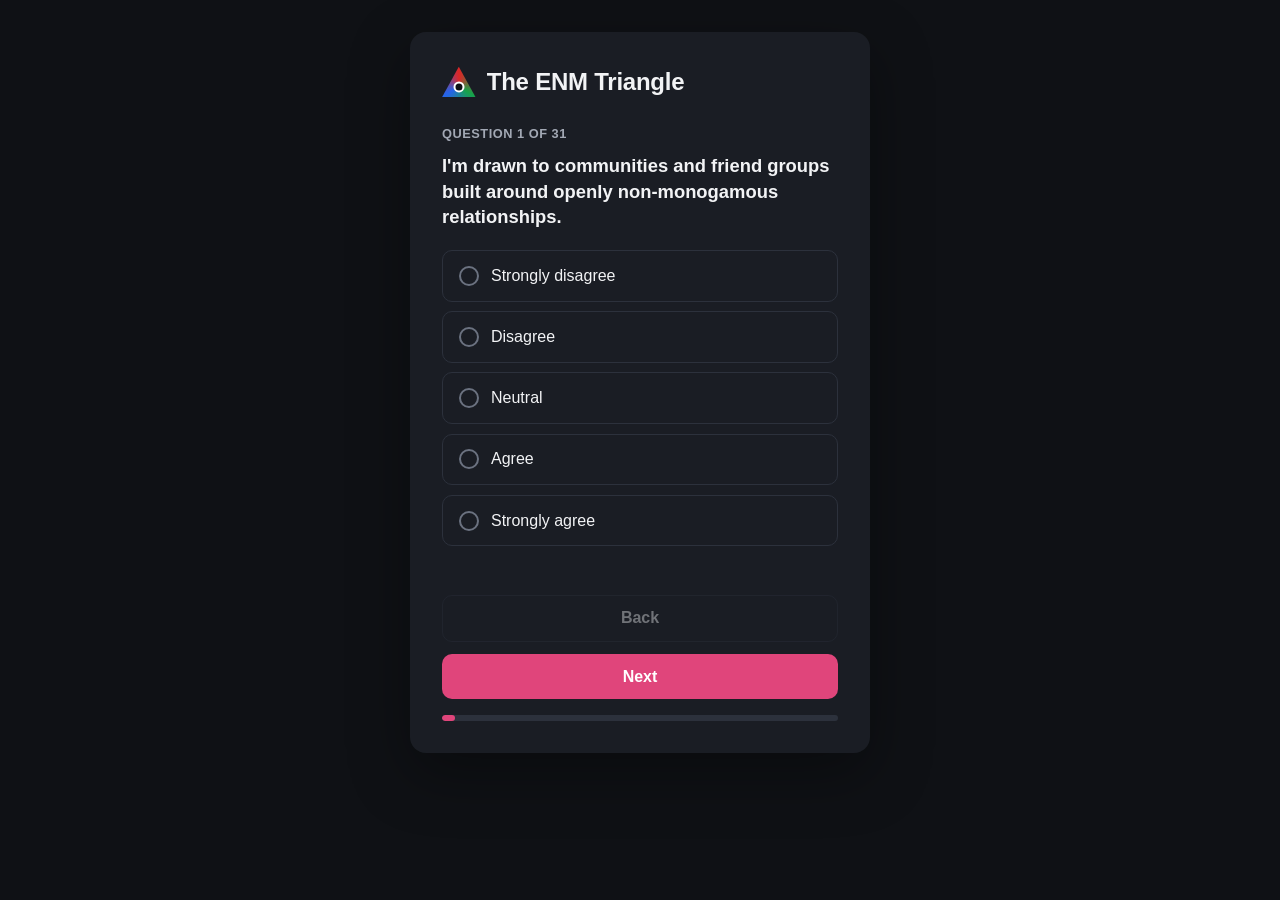
==== index.html @ 20c068d6 "Add computing transition screen; fix double-tap-to-results bug A tester double-tapped "See My Result" ====
<!DOCTYPE html>
<html lang="en">
<head>
  <meta charset="UTF-8">
  <meta name="viewport" content="width=device-width, initial-scale=1">
  <title>The ENM Triangle</title>
  <meta name="description" content="A 31-question self-assessment that plots where you land across poly, swinger, and kink.">

  <link rel="icon" href="favicon.svg" type="image/svg+xml">
  <link rel="icon" href="favicon-32.png" sizes="32x32" type="image/png">
  <link rel="icon" href="icon-512.png" sizes="512x512" type="image/png">
  <link rel="apple-touch-icon" href="apple-touch-icon.png">

  <!-- Open Graph / Facebook / LinkedIn / Slack / Discord / iMessage -->
  <meta property="og:type" content="website">
  <meta property="og:site_name" content="The ENM Triangle">
  <meta property="og:title" content="The ENM Triangle">
  <meta property="og:description" content="A 31-question self-assessment that plots where you land across poly, swinger, and kink.">
  <meta property="og:url" content="https://enmtriangle.netlify.app/">
  <meta property="og:image" content="https://enmtriangle.netlify.app/og-image.png">
  <meta property="og:image:type" content="image/png">
  <meta property="og:image:width" content="1200">
  <meta property="og:image:height" content="630">
  <meta property="og:image:alt" content="The ENM Triangle — a triangle shaded red, blue and green with a dot in the middle.">

  <!-- Twitter / X -->
  <meta name="twitter:card" content="summary_large_image">
  <meta name="twitter:title" content="The ENM Triangle">
  <meta name="twitter:description" content="A 31-question self-assessment that plots where you land across poly, swinger, and kink.">
  <meta name="twitter:image" content="https://enmtriangle.netlify.app/og-image.png">
  <meta name="twitter:image:alt" content="The ENM Triangle — a triangle shaded red, blue and green with a dot in the middle.">

  <link rel="stylesheet" href="style.css">
</head>
<body>
  <main class="card">
    <header class="brand">
      <span class="logo-mark" aria-hidden="true">
        <span class="logo-mark__tri"></span>
        <span class="logo-mark__dot"></span>
      </span>
      <h1>The ENM Triangle</h1>
    </header>

    <!-- Screen 1: Quiz -->
    <section id="screen-questions" aria-label="Quiz">
      <div id="resume-prompt" class="resume-prompt" hidden>
        <p class="prompt">You have a quiz in progress.</p>
        <p class="resume-sub" id="resume-sub"></p>
        <div class="actions">
          <button type="button" class="btn btn-primary" id="resume-yes">Resume</button>
          <button type="button" class="btn btn-secondary" id="resume-no">Start fresh</button>
        </div>
      </div>

      <form id="quiz-form" hidden>
        <p class="progress" id="progress" aria-live="polite"></p>
        <p class="prompt" id="question-text"></p>
        <div id="likert" role="radiogroup" aria-labelledby="question-text"><!-- options injected by app.js --></div>
        <p class="validation" id="validation" aria-live="polite"></p>
        <div class="actions actions-row">
          <button type="button" class="btn btn-secondary" id="back">Back</button>
          <button type="submit" class="btn btn-primary" id="next">Next</button>
        </div>
        <div class="progress-bar" aria-hidden="true">
          <span class="progress-bar-fill" id="progress-fill"></span>
        </div>
      </form>

      <p class="sr-only" aria-live="polite" id="quiz-announce"></p>
    </section>

    <!-- Screen 1.5: Computing (no interactive elements — this is what closes
         the double-tap-on-"See My Results" bug) -->
    <section id="screen-computing" hidden aria-label="Calculating your result">
      <p class="computing-text" role="status">Finding your spot on the triangle&hellip;</p>
      <div class="computing-bar" aria-hidden="true">
        <span class="computing-bar__mask" id="computing-mask"></span>
      </div>
    </section>

    <!-- Screen 2: Triangle Chart -->
    <section id="screen-results" hidden aria-label="Your spot on the triangle">
      <div class="chart-wrap">
        <canvas id="triangle" width="300" height="280"
                role="img" aria-label="Triangle chart with your result plotted as a dot"></canvas>
        <span class="vtx vtx-kinky">Kinky</span>
        <span class="vtx vtx-poly">Poly</span>
        <span class="vtx vtx-swinger">Swinger</span>
      </div>

      <div class="result">
        <p class="zone-title" id="zone-title"></p>
        <p class="zone-desc" id="zone-desc"></p>
      </div>

      <div class="actions">
        <button type="button" class="btn btn-primary" id="share">Copy Share Link</button>
      </div>
      <p class="share-status" id="share-status" aria-live="polite"></p>

      <hr class="divider">
      <p class="retake-prompt">Want to find your ENM Triangle profile?</p>
      <div class="actions">
        <button type="button" class="btn btn-secondary" id="start-over">Take the Quiz</button>
      </div>
    </section>
  </main>

  <script src="app.js"></script>
</body>
</html>
---- style.css ----
* { box-sizing: border-box; margin: 0; padding: 0; }

:root {
  --bg: #0f1115;
  --card: #1a1d24;
  --text: #f2f3f5;
  --muted: #a2a8b4;
  --accent: #e0457b;
  --accent-hover: #c8386a;
  --track: #2c313c;
}

body {
  background: var(--bg);
  color: var(--text);
  font: 16px/1.5 -apple-system, BlinkMacSystemFont, "Segoe UI", Roboto, Helvetica, Arial, sans-serif;
  display: flex;
  justify-content: center;
  align-items: flex-start;
  min-height: 100vh;
  padding: 2rem 1rem;
}

.card {
  background: var(--card);
  border-radius: 16px;
  padding: 2rem;
  width: 100%;
  max-width: 460px;
  box-shadow: 0 20px 60px rgba(0, 0, 0, 0.35);
}

.brand {
  display: flex;
  align-items: center;
  gap: 0.7rem;
  margin-bottom: 1.5rem;
}

.brand h1 {
  font-size: 1.5rem;
  letter-spacing: -0.01em;
}

/* ---- Logo mark: CSS ENM triangle with a centre dot ---- */
.logo-mark {
  position: relative;
  width: 2.1rem;
  height: 1.9rem;
  flex: none;
}

.logo-mark__tri {
  position: absolute;
  inset: 0;
  clip-path: polygon(50% 0%, 0% 100%, 100% 100%);
  background: conic-gradient(from 0deg at 50% 66%,
    #dc2626, #16a34a 120deg, #2563eb 240deg, #dc2626 360deg);
}

.logo-mark__dot {
  position: absolute;
  left: 50%;
  top: 66%;
  width: 0.44rem;
  height: 0.44rem;
  transform: translate(-50%, -50%);
  border-radius: 50%;
  background: var(--bg);
  box-shadow: 0 0 0 2px #fff;
}

/* ---- Quiz ---- */
.prompt {
  font-weight: 600;
  margin-bottom: 1.25rem;
}

.progress {
  color: var(--muted);
  font-size: 0.8rem;
  font-weight: 700;
  letter-spacing: 0.04em;
  text-transform: uppercase;
  margin-bottom: 0.6rem;
}

#question-text {
  font-size: 1.15rem;
  line-height: 1.4;
  min-height: 3.2em;
}

#likert {
  display: flex;
  flex-direction: column;
  gap: 0.6rem;
  margin: 1.25rem 0 0.5rem;
}

.likert-option {
  display: flex;
  align-items: center;
  gap: 0.75rem;
  padding: 0.8rem 1rem;
  border: 1px solid var(--track);
  border-radius: 10px;
  cursor: pointer;
  font-weight: 500;
  transition: border-color 0.15s ease, background 0.15s ease;
}

.likert-option:hover {
  border-color: var(--accent);
}

.likert-option:has(input:checked) {
  border-color: var(--accent);
  background: rgba(224, 69, 123, 0.12);
}

.likert-option:has(input:focus-visible) {
  outline: 2px solid var(--accent);
  outline-offset: 2px;
}

.likert-option input {
  -webkit-appearance: none;
  appearance: none;
  width: 20px;
  height: 20px;
  flex: none;
  margin: 0;
  border: 2px solid #6b7280;
  border-radius: 50%;
  display: grid;
  place-content: center;
  cursor: pointer;
  transition: border-color 0.12s ease;
}

.likert-option input:hover {
  border-color: #8b93a1;
}

.likert-option input::before {
  content: "";
  width: 10px;
  height: 10px;
  border-radius: 50%;
  background: #6b7280; /* grey center, unchecked */
  transform: scale(0);
  transition: transform 0.12s ease;
}

.likert-option input:checked {
  border-color: var(--accent);
}

.likert-option input:checked::before {
  background: #dc2626; /* red center, checked */
  transform: scale(1);
}

.validation {
  color: var(--accent);
  font-size: 0.85rem;
  min-height: 1.2em;
  margin-top: 0.4rem;
}

.actions-row {
  flex-direction: row;
}

.actions-row .btn {
  flex: 1;
}

.actions-row #back {
  flex: 0 0 30%;
}

.progress-bar {
  height: 6px;
  border-radius: 3px;
  background: var(--track);
  overflow: hidden;
  margin-top: 1rem;
}

.progress-bar-fill {
  display: block;
  height: 100%;
  width: 0;
  border-radius: 3px;
  background: var(--accent);
  transition: width 0.25s ease;
}

.resume-prompt .resume-sub {
  color: var(--muted);
  font-size: 0.9rem;
  margin-bottom: 0.5rem;
}

/* ---- Computing screen ---- */
.computing-text {
  font-weight: 600;
  text-align: center;
  margin: 1.5rem 0 1.25rem;
}

.computing-bar {
  position: relative;
  height: 8px;
  border-radius: 4px;
  overflow: hidden;
  /* Gradient is anchored to the full bar; the mask shrinks to reveal it,
     so the colours stay put rather than compressing as the bar fills. */
  background: linear-gradient(
    to right,
    rgb(37, 99, 235),
    rgb(220, 38, 38),
    rgb(22, 163, 74)
  );
}

.computing-bar__mask {
  position: absolute;
  top: 0;
  right: 0;
  bottom: 0;
  width: 100%;
  background: var(--track);
}

/* ---- Results: retake prompt ---- */
.divider {
  border: 0;
  border-top: 1px solid var(--track);
  margin: 1.5rem 0 1.25rem;
}

.retake-prompt {
  text-align: center;
  font-weight: 600;
  margin-bottom: 0.25rem;
}

/* ---- Buttons ---- */
.btn {
  display: block;
  width: 100%;
  padding: 0.85rem 1rem;
  font-size: 1rem;
  font-weight: 600;
  border: none;
  border-radius: 10px;
  cursor: pointer;
  transition: background 0.15s ease;
}

.btn-primary {
  background: var(--accent);
  color: #fff;
  margin-top: 0.5rem;
}
.btn-primary:hover { background: var(--accent-hover); }

.btn-secondary {
  background: transparent;
  color: var(--text);
  border: 1px solid var(--track);
}
.btn-secondary:hover { background: var(--track); }

.btn:disabled {
  opacity: 0.4;
  cursor: not-allowed;
}
.btn:disabled:hover { background: transparent; }

.actions {
  display: flex;
  flex-direction: column;
  gap: 0.75rem;
  margin-top: 1.5rem;
}
.actions .btn { margin-top: 0; }

.share-status {
  text-align: center;
  color: var(--muted);
  font-size: 0.85rem;
  min-height: 1.2em;
  margin-top: 0.6rem;
}

/* ---- Chart ---- */
.chart-wrap {
  position: relative;
  width: 100%;
  max-width: 340px;
  margin: 0.5rem auto 1.5rem;
}

#triangle {
  display: block;
  width: 100%;
  height: auto;
}

.vtx {
  position: absolute;
  font-size: 0.8rem;
  font-weight: 700;
  color: var(--muted);
  letter-spacing: 0.03em;
  text-transform: uppercase;
}
.vtx-kinky   { top: 0; left: 50%; transform: translate(-50%, -4px); }
.vtx-poly    { bottom: 0; left: 0; transform: translateY(4px); }
.vtx-swinger { bottom: 0; right: 0; transform: translateY(4px); }

/* ---- Result ---- */
.result { text-align: center; }

.zone-title {
  font-size: 1.35rem;
  font-weight: 700;
  margin-bottom: 0.4rem;
}

.zone-desc {
  color: var(--muted);
}

/* ---- a11y helper ---- */
.sr-only {
  position: absolute;
  width: 1px; height: 1px;
  padding: 0; margin: -1px;
  overflow: hidden;
  clip: rect(0 0 0 0);
  white-space: nowrap;
  border: 0;
}

@media (max-width: 480px) {
  .card { padding: 1.5rem; }
  body { padding: 1rem 0.5rem; }
}
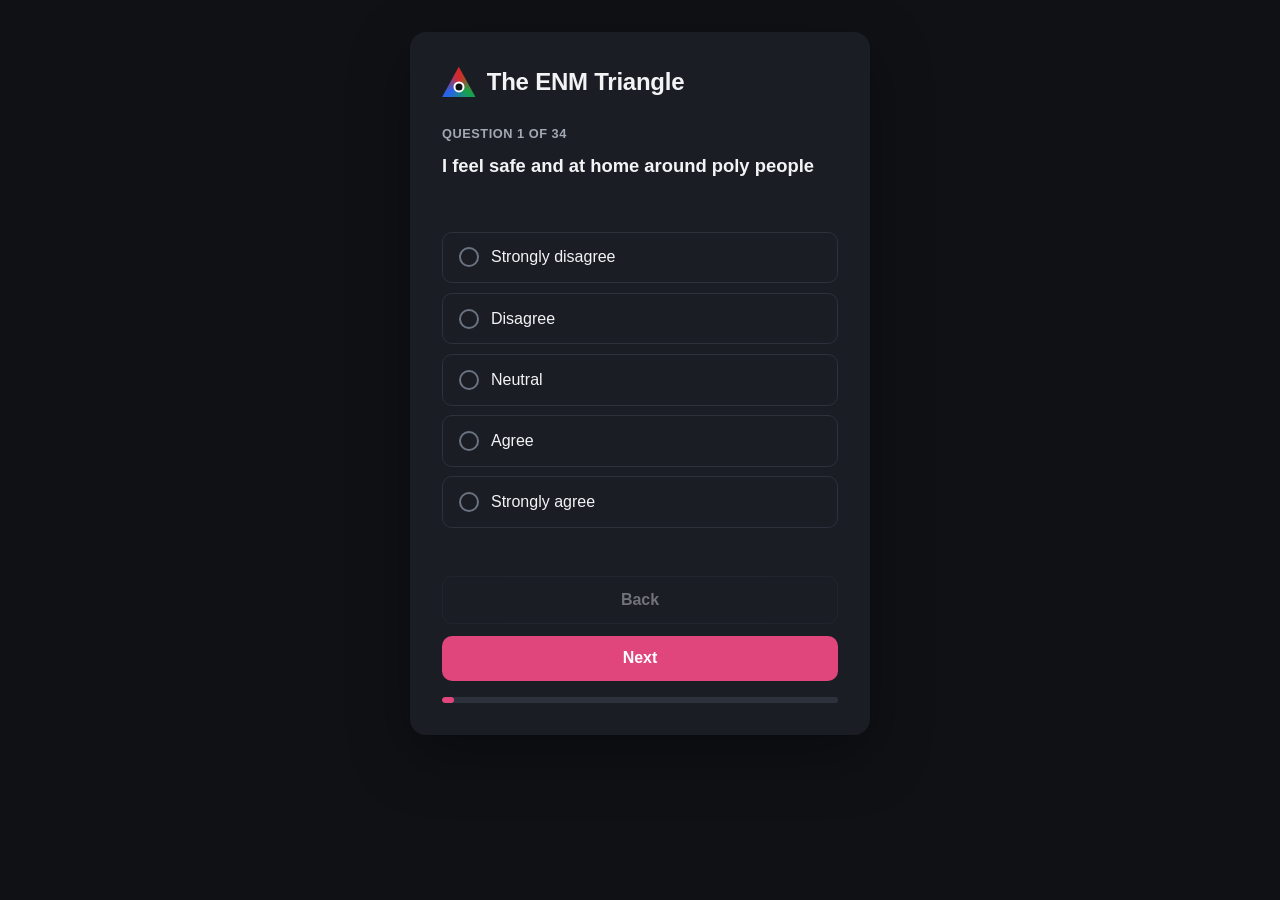
==== commit fd476590: "Update social/meta description copy The description was hardcoded to "A 31-question self-assessment." ====
--- a/index.html
+++ b/index.html
@@ -4,7 +4,7 @@
   <meta charset="UTF-8">
   <meta name="viewport" content="width=device-width, initial-scale=1">
   <title>The ENM Triangle</title>
-  <meta name="description" content="A 31-question self-assessment that plots where you land across poly, swinger, and kink.">
+  <meta name="description" content="What kind of ENM person are you? Find out with this short and fun quiz!">
 
   <link rel="icon" href="favicon.svg" type="image/svg+xml">
   <link rel="icon" href="favicon-32.png" sizes="32x32" type="image/png">
@@ -15,7 +15,7 @@
   <meta property="og:type" content="website">
   <meta property="og:site_name" content="The ENM Triangle">
   <meta property="og:title" content="The ENM Triangle">
-  <meta property="og:description" content="A 31-question self-assessment that plots where you land across poly, swinger, and kink.">
+  <meta property="og:description" content="What kind of ENM person are you? Find out with this short and fun quiz!">
   <meta property="og:url" content="https://enmtriangle.netlify.app/">
   <meta property="og:image" content="https://enmtriangle.netlify.app/og-image.png">
   <meta property="og:image:type" content="image/png">
@@ -26,7 +26,7 @@
   <!-- Twitter / X -->
   <meta name="twitter:card" content="summary_large_image">
   <meta name="twitter:title" content="The ENM Triangle">
-  <meta name="twitter:description" content="A 31-question self-assessment that plots where you land across poly, swinger, and kink.">
+  <meta name="twitter:description" content="What kind of ENM person are you? Find out with this short and fun quiz!">
   <meta name="twitter:image" content="https://enmtriangle.netlify.app/og-image.png">
   <meta name="twitter:image:alt" content="The ENM Triangle — a triangle shaded red, blue and green with a dot in the middle.">
 
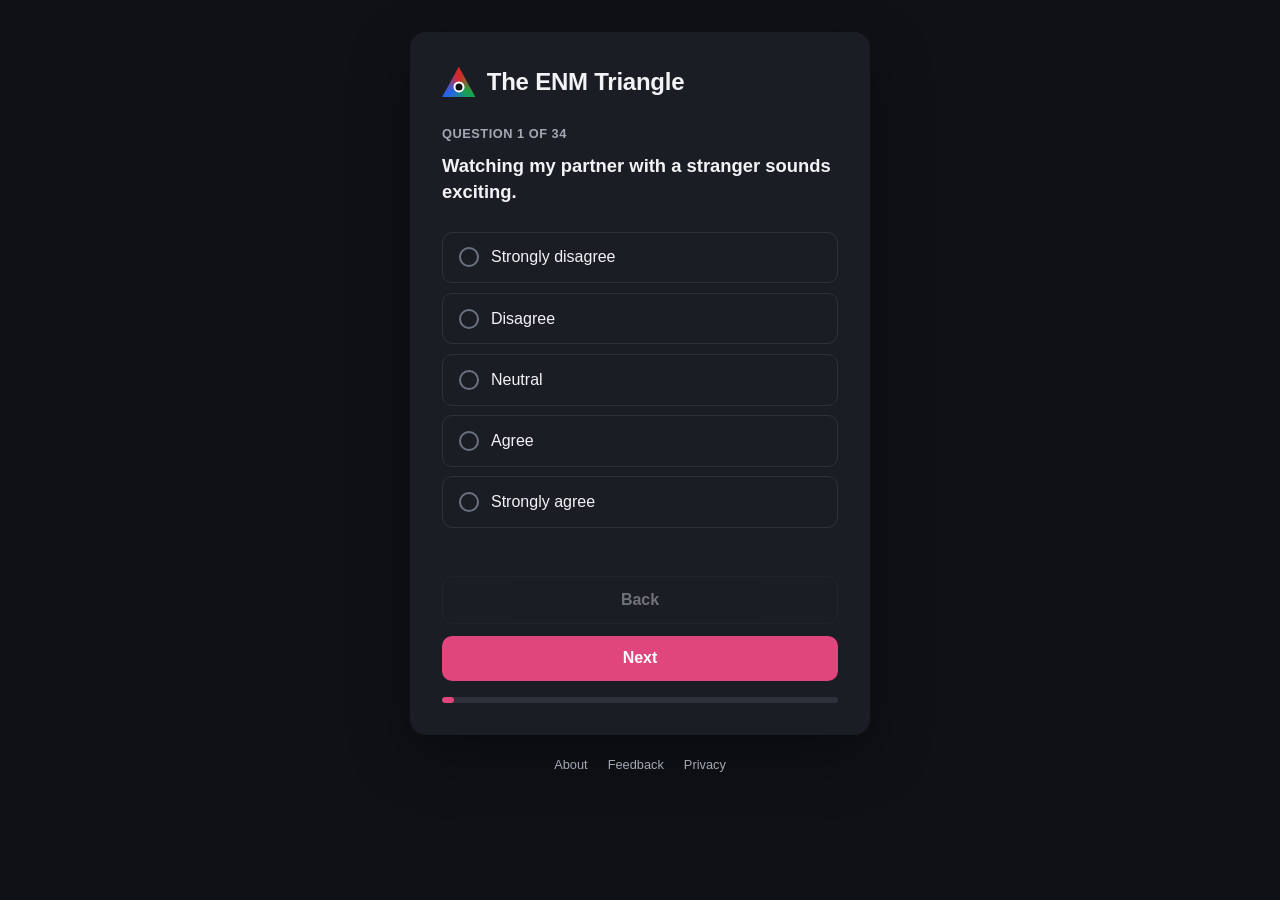
==== commit 76a95805: "Add About, Feedback, and Privacy pages with a shared footer Per delta-spec-4. No changes to the quiz" ====
--- a/index.html
+++ b/index.html
@@ -107,6 +107,12 @@
     </section>
   </main>
 
+  <footer class="site-footer">
+    <a href="about.html">About</a>
+    <a href="feedback.html">Feedback</a>
+    <a href="privacy.html">Privacy</a>
+  </footer>
+
   <script src="app.js"></script>
 </body>
 </html>
--- a/style.css
+++ b/style.css
@@ -15,8 +15,8 @@
   color: var(--text);
   font: 16px/1.5 -apple-system, BlinkMacSystemFont, "Segoe UI", Roboto, Helvetica, Arial, sans-serif;
   display: flex;
-  justify-content: center;
-  align-items: flex-start;
+  flex-direction: column;
+  align-items: center;
   min-height: 100vh;
   padding: 2rem 1rem;
 }
@@ -336,6 +336,94 @@
   color: var(--muted);
 }
 
+/* ---- Shared footer ---- */
+.site-footer {
+  width: 100%;
+  max-width: 460px;
+  margin-top: 1.25rem;
+  display: flex;
+  justify-content: center;
+  gap: 1.25rem;
+  font-size: 0.8rem;
+}
+
+.site-footer a {
+  color: var(--muted);
+  text-decoration: none;
+}
+
+.site-footer a:hover {
+  color: var(--text);
+  text-decoration: underline;
+}
+
+/* ---- Content pages (About, Feedback) ---- */
+.prose p {
+  margin-bottom: 1rem;
+}
+
+.prose p:last-child {
+  margin-bottom: 0;
+}
+
+.prose .signature {
+  color: var(--muted);
+}
+
+.back-link {
+  display: inline-block;
+  margin-top: 1.5rem;
+  color: var(--muted);
+  font-size: 0.9rem;
+  text-decoration: none;
+}
+.back-link:hover {
+  color: var(--text);
+  text-decoration: underline;
+}
+
+/* ---- Feedback form ---- */
+.field {
+  display: block;
+  margin-bottom: 1.1rem;
+}
+
+.field > span {
+  display: block;
+  font-weight: 600;
+  font-size: 0.9rem;
+  margin-bottom: 0.4rem;
+}
+
+.field input,
+.field textarea {
+  width: 100%;
+  padding: 0.7rem 0.85rem;
+  font: inherit;
+  color: var(--text);
+  background: var(--bg);
+  border: 1px solid var(--track);
+  border-radius: 10px;
+}
+
+.field input:focus,
+.field textarea:focus {
+  outline: 2px solid var(--accent);
+  outline-offset: 1px;
+  border-color: var(--accent);
+}
+
+.field textarea {
+  min-height: 7rem;
+  resize: vertical;
+}
+
+/* Netlify honeypot — visually hidden, still in the DOM for bots to trip on. */
+.hp-field {
+  position: absolute;
+  left: -9999px;
+}
+
 /* ---- a11y helper ---- */
 .sr-only {
   position: absolute;
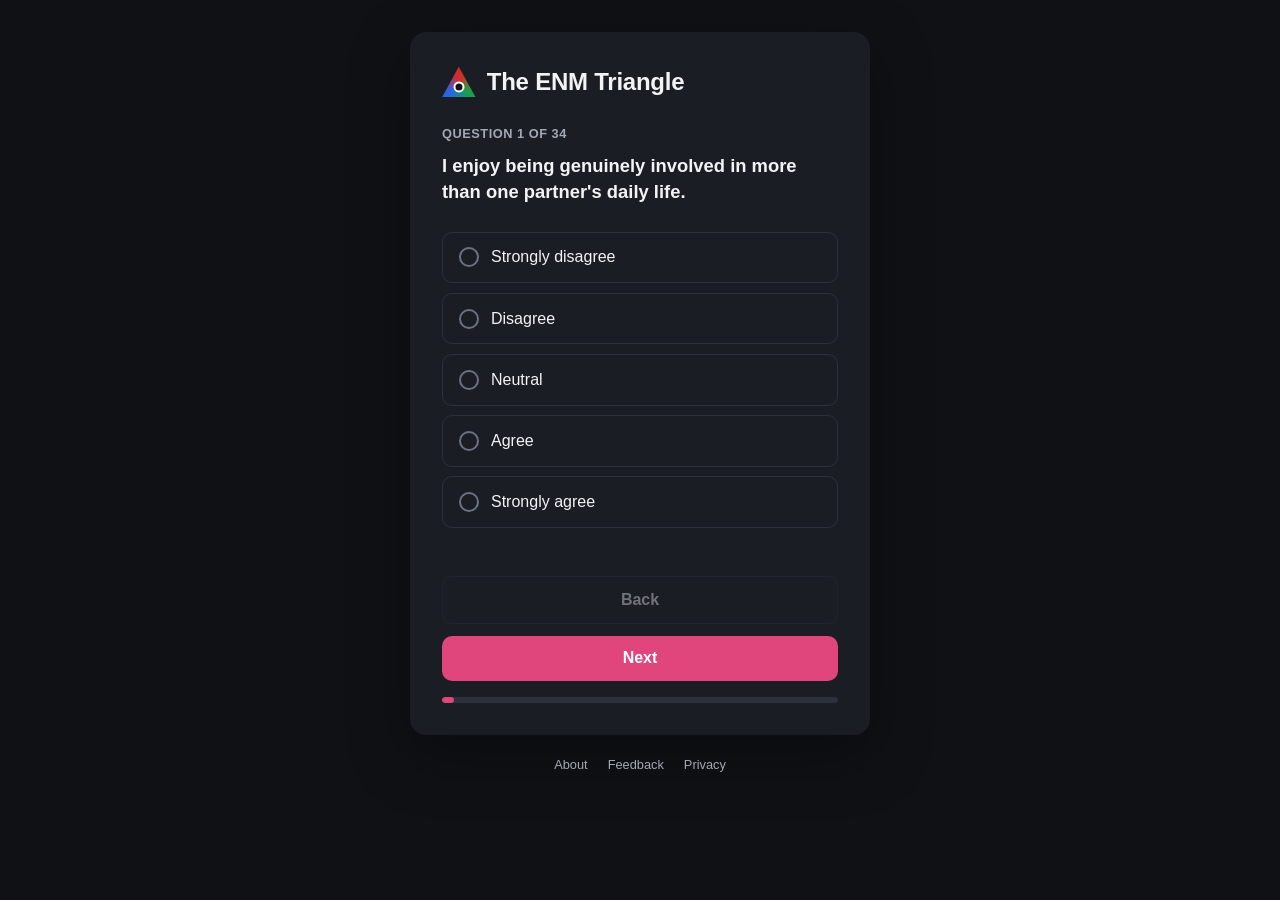
==== commit 8a1f2eaf: "Redesign share image and update the tagline - og-image.png: rebalanced layout. The old image left a " ====
--- a/index.html
+++ b/index.html
@@ -4,7 +4,7 @@
   <meta charset="UTF-8">
   <meta name="viewport" content="width=device-width, initial-scale=1">
   <title>The ENM Triangle</title>
-  <meta name="description" content="What kind of ENM person are you? Find out with this short and fun quiz!">
+  <meta name="description" content="Kinky, poly, or swinger? Find where you belong.">
 
   <link rel="icon" href="favicon.svg" type="image/svg+xml">
   <link rel="icon" href="favicon-32.png" sizes="32x32" type="image/png">
@@ -15,7 +15,7 @@
   <meta property="og:type" content="website">
   <meta property="og:site_name" content="The ENM Triangle">
   <meta property="og:title" content="The ENM Triangle">
-  <meta property="og:description" content="What kind of ENM person are you? Find out with this short and fun quiz!">
+  <meta property="og:description" content="Kinky, poly, or swinger? Find where you belong.">
   <meta property="og:url" content="https://enmtriangle.netlify.app/">
   <meta property="og:image" content="https://enmtriangle.netlify.app/og-image.png">
   <meta property="og:image:type" content="image/png">
@@ -26,7 +26,7 @@
   <!-- Twitter / X -->
   <meta name="twitter:card" content="summary_large_image">
   <meta name="twitter:title" content="The ENM Triangle">
-  <meta name="twitter:description" content="What kind of ENM person are you? Find out with this short and fun quiz!">
+  <meta name="twitter:description" content="Kinky, poly, or swinger? Find where you belong.">
   <meta name="twitter:image" content="https://enmtriangle.netlify.app/og-image.png">
   <meta name="twitter:image:alt" content="The ENM Triangle — a triangle shaded red, blue and green with a dot in the middle.">
 
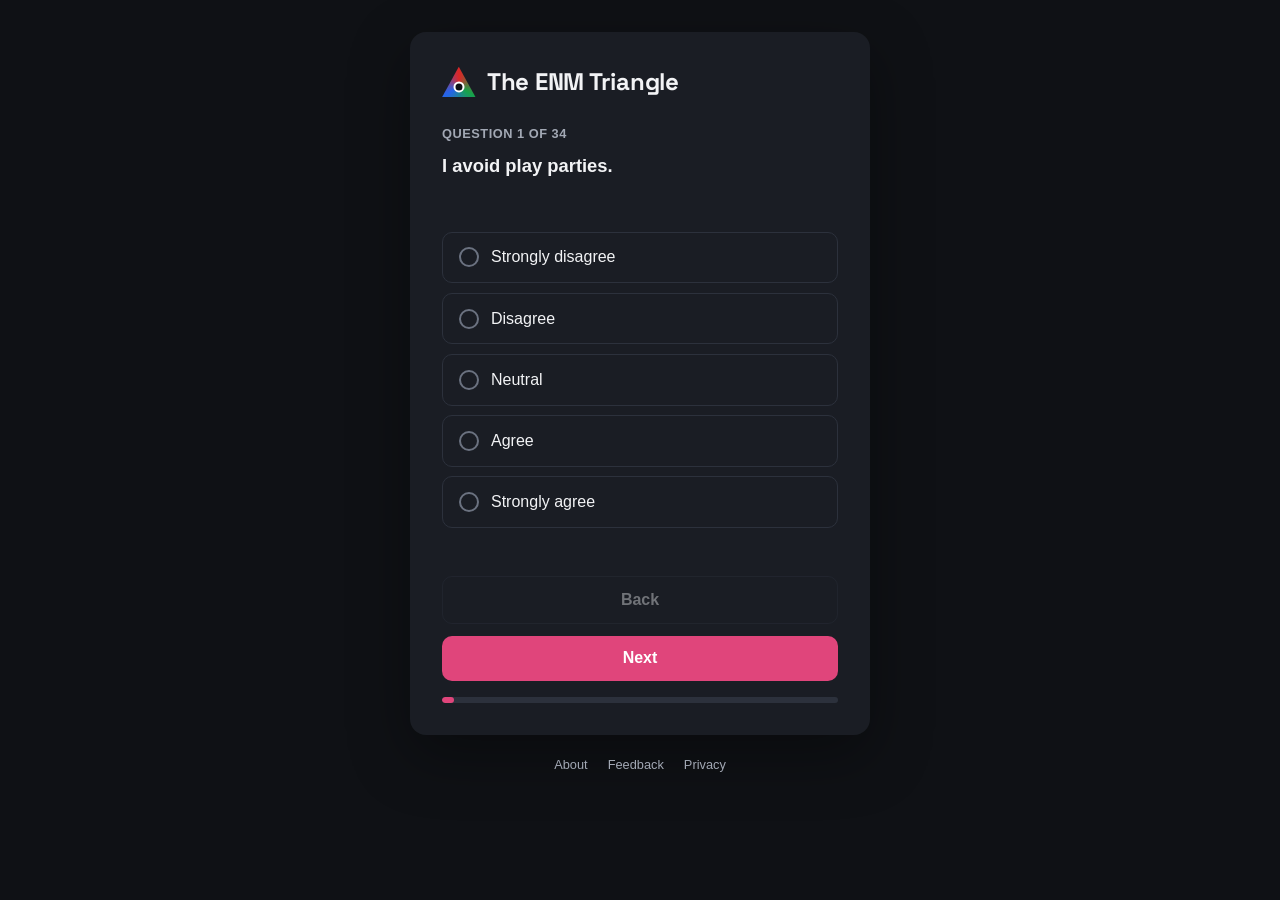
==== commit e5639872: "Brand wordmark in Space Grotesk 700; one-line share image - Load Space Grotesk 700 (Google Fonts) on" ====
--- a/index.html
+++ b/index.html
@@ -10,6 +10,10 @@
   <link rel="icon" href="favicon-32.png" sizes="32x32" type="image/png">
   <link rel="icon" href="icon-512.png" sizes="512x512" type="image/png">
   <link rel="apple-touch-icon" href="apple-touch-icon.png">
+
+  <link rel="preconnect" href="https://fonts.googleapis.com">
+  <link rel="preconnect" href="https://fonts.gstatic.com" crossorigin>
+  <link rel="stylesheet" href="https://fonts.googleapis.com/css2?family=Space+Grotesk:wght@700&display=swap">
 
   <!-- Open Graph / Facebook / LinkedIn / Slack / Discord / iMessage -->
   <meta property="og:type" content="website">
--- a/style.css
+++ b/style.css
@@ -38,6 +38,8 @@
 }
 
 .brand h1 {
+  font-family: "Space Grotesk", -apple-system, BlinkMacSystemFont, "Segoe UI", Roboto, Helvetica, Arial, sans-serif;
+  font-weight: 700;
   font-size: 1.5rem;
   letter-spacing: -0.01em;
 }
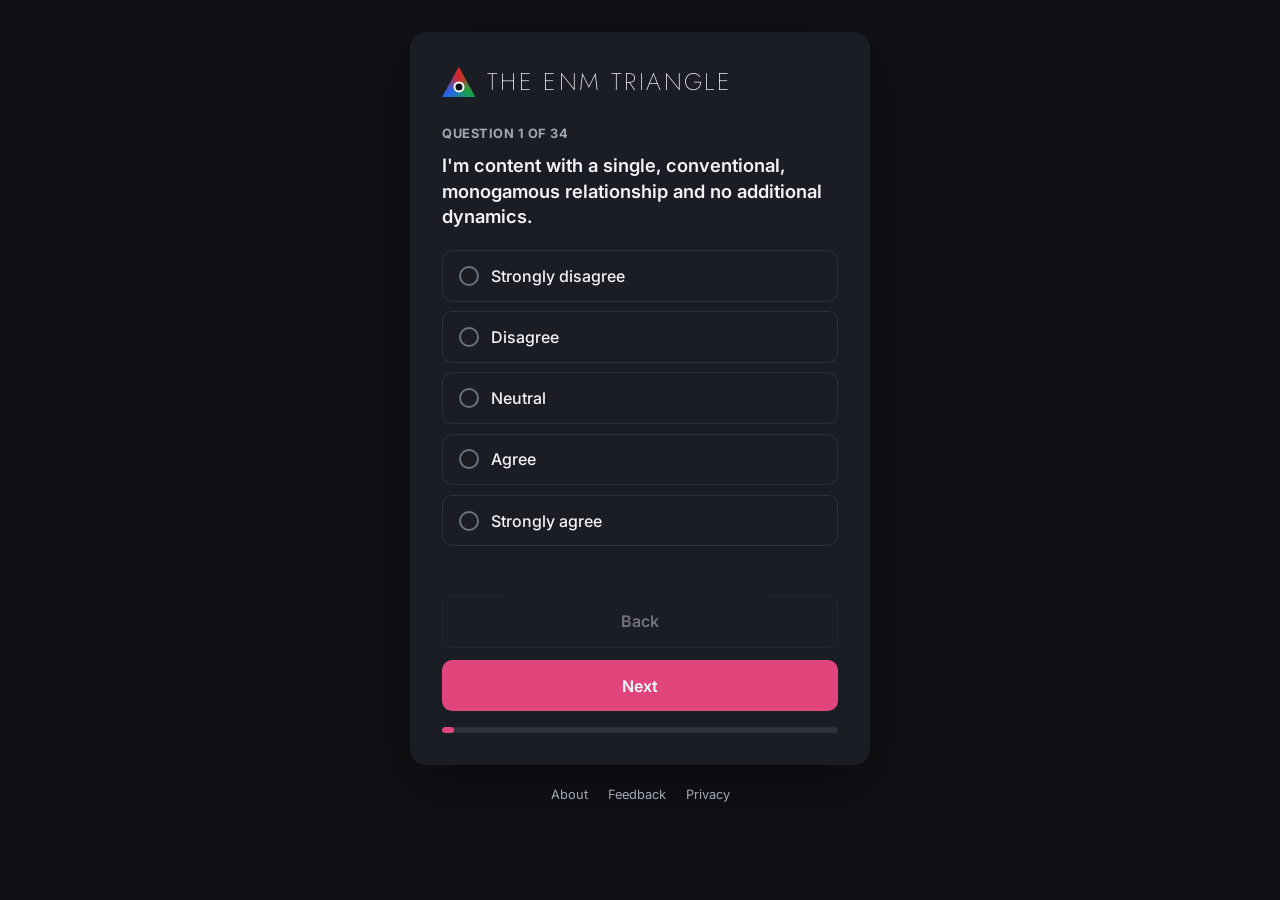
==== commit 3f0ee108: "Type system: Jost titles, Inter body; rework share image - Titles (.brand h1 wordmark + .zone-title " ====
--- a/index.html
+++ b/index.html
@@ -4,7 +4,7 @@
   <meta charset="UTF-8">
   <meta name="viewport" content="width=device-width, initial-scale=1">
   <title>The ENM Triangle</title>
-  <meta name="description" content="Kinky, poly, or swinger? Find where you belong.">
+  <meta name="description" content="Find where you belong.">
 
   <link rel="icon" href="favicon.svg" type="image/svg+xml">
   <link rel="icon" href="favicon-32.png" sizes="32x32" type="image/png">
@@ -13,13 +13,13 @@
 
   <link rel="preconnect" href="https://fonts.googleapis.com">
   <link rel="preconnect" href="https://fonts.gstatic.com" crossorigin>
-  <link rel="stylesheet" href="https://fonts.googleapis.com/css2?family=Space+Grotesk:wght@700&display=swap">
+  <link rel="stylesheet" href="https://fonts.googleapis.com/css2?family=Inter:wght@400;600;700&family=Jost:wght@200&display=swap">
 
   <!-- Open Graph / Facebook / LinkedIn / Slack / Discord / iMessage -->
   <meta property="og:type" content="website">
   <meta property="og:site_name" content="The ENM Triangle">
   <meta property="og:title" content="The ENM Triangle">
-  <meta property="og:description" content="Kinky, poly, or swinger? Find where you belong.">
+  <meta property="og:description" content="Find where you belong.">
   <meta property="og:url" content="https://enmtriangle.netlify.app/">
   <meta property="og:image" content="https://enmtriangle.netlify.app/og-image.png">
   <meta property="og:image:type" content="image/png">
@@ -30,7 +30,7 @@
   <!-- Twitter / X -->
   <meta name="twitter:card" content="summary_large_image">
   <meta name="twitter:title" content="The ENM Triangle">
-  <meta name="twitter:description" content="Kinky, poly, or swinger? Find where you belong.">
+  <meta name="twitter:description" content="Find where you belong.">
   <meta name="twitter:image" content="https://enmtriangle.netlify.app/og-image.png">
   <meta name="twitter:image:alt" content="The ENM Triangle — a triangle shaded red, blue and green with a dot in the middle.">
 
--- a/style.css
+++ b/style.css
@@ -1,4 +1,6 @@
 * { box-sizing: border-box; margin: 0; padding: 0; }
+
+button, input, select, textarea { font: inherit; }
 
 :root {
   --bg: #0f1115;
@@ -13,7 +15,7 @@
 body {
   background: var(--bg);
   color: var(--text);
-  font: 16px/1.5 -apple-system, BlinkMacSystemFont, "Segoe UI", Roboto, Helvetica, Arial, sans-serif;
+  font: 400 16px/1.5 "Inter", -apple-system, BlinkMacSystemFont, "Segoe UI", Roboto, Helvetica, Arial, sans-serif;
   display: flex;
   flex-direction: column;
   align-items: center;
@@ -37,11 +39,17 @@
   margin-bottom: 1.5rem;
 }
 
+/* ---- Titles: Jost, thin, all caps ---- */
+.brand h1,
+.zone-title {
+  font-family: "Jost", -apple-system, BlinkMacSystemFont, "Segoe UI", Roboto, Helvetica, Arial, sans-serif;
+  font-weight: 200;
+  text-transform: uppercase;
+}
+
 .brand h1 {
-  font-family: "Space Grotesk", -apple-system, BlinkMacSystemFont, "Segoe UI", Roboto, Helvetica, Arial, sans-serif;
-  font-weight: 700;
   font-size: 1.5rem;
-  letter-spacing: -0.01em;
+  letter-spacing: 0.1em;
 }
 
 /* ---- Logo mark: CSS ENM triangle with a centre dot ---- */
@@ -329,9 +337,9 @@
 .result { text-align: center; }
 
 .zone-title {
-  font-size: 1.35rem;
-  font-weight: 700;
-  margin-bottom: 0.4rem;
+  font-size: 1.55rem;
+  letter-spacing: 0.06em;
+  margin-bottom: 0.5rem;
 }
 
 .zone-desc {
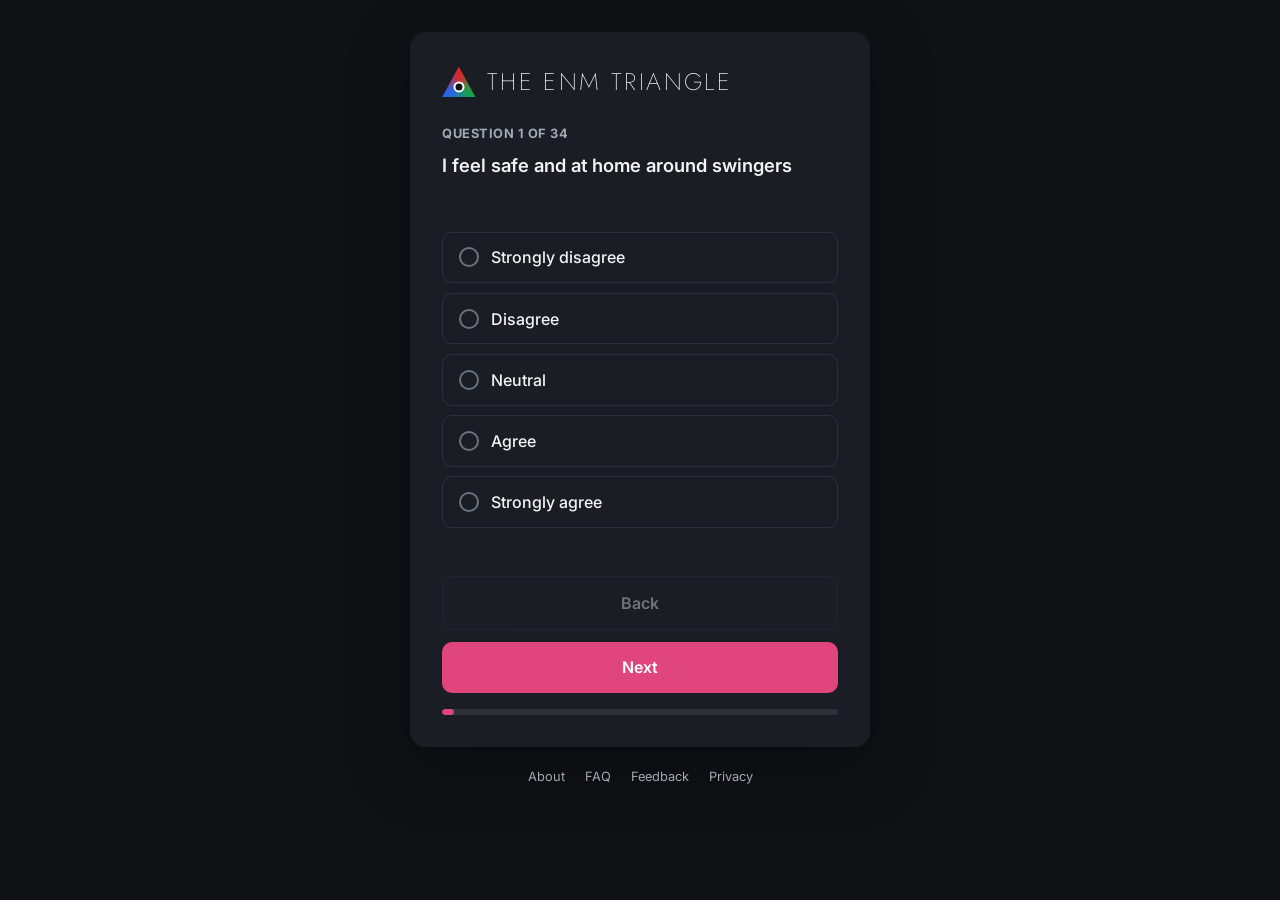
==== commit 339206b7: "Add an FAQ page fed from faq.json - faq.html + faq.js: renders questions and answers from faq.json. " ====
--- a/index.html
+++ b/index.html
@@ -113,6 +113,7 @@
 
   <footer class="site-footer">
     <a href="about.html">About</a>
+    <a href="faq.html">FAQ</a>
     <a href="feedback.html">Feedback</a>
     <a href="privacy.html">Privacy</a>
   </footer>
--- a/style.css
+++ b/style.css
@@ -392,6 +392,34 @@
   text-decoration: underline;
 }
 
+/* ---- FAQ ---- */
+.faq-item + .faq-item {
+  margin-top: 1.75rem;
+  padding-top: 1.75rem;
+  border-top: 1px solid var(--track);
+}
+
+.faq-q {
+  font-size: 1.05rem;
+  font-weight: 600;
+  margin-bottom: 0.6rem;
+}
+
+.faq-a {
+  color: var(--muted);
+}
+
+.faq-a p {
+  margin-bottom: 0.75rem;
+}
+.faq-a p:last-child {
+  margin-bottom: 0;
+}
+
+.faq-a a {
+  color: var(--text);
+}
+
 /* ---- Feedback form ---- */
 .field {
   display: block;
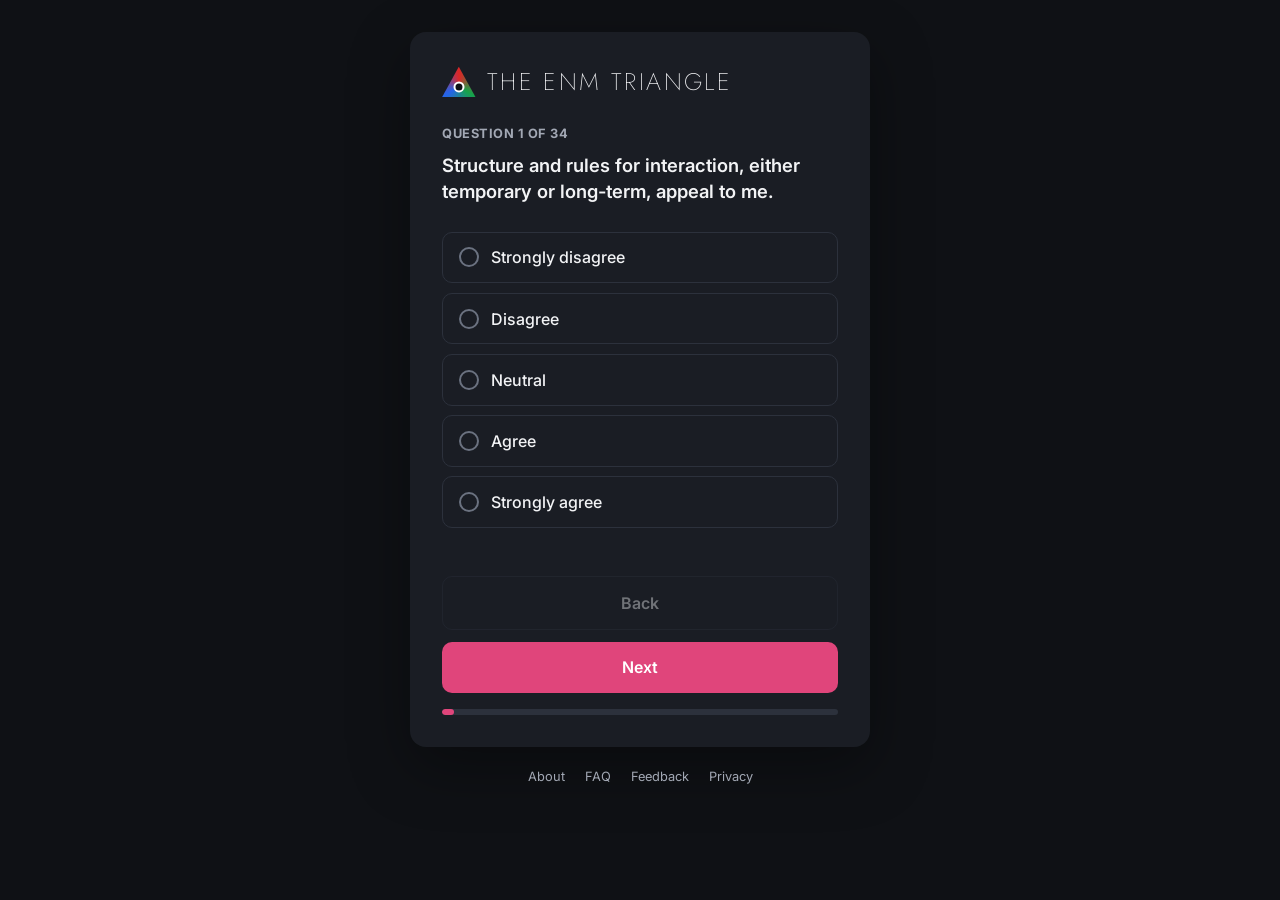
==== commit 746d7521: "Drive the selected look from the quiz model, not :checked Fixes an option (Strongly disagree) appear" ====
--- a/index.html
+++ b/index.html
@@ -57,7 +57,7 @@
         </div>
       </div>
 
-      <form id="quiz-form" hidden>
+      <form id="quiz-form" autocomplete="off" hidden>
         <p class="progress" id="progress" aria-live="polite"></p>
         <p class="prompt" id="question-text"></p>
         <div id="likert" role="radiogroup" aria-labelledby="question-text"><!-- options injected by app.js --></div>
--- a/style.css
+++ b/style.css
@@ -117,14 +117,15 @@
   border-radius: 10px;
   cursor: pointer;
   font-weight: 500;
-  transition: border-color 0.15s ease, background 0.15s ease;
 }
 
 .likert-option:hover {
   border-color: var(--accent);
 }
 
-.likert-option:has(input:checked) {
+/* Selected styling hangs off .is-selected (set from the quiz model in app.js),
+   not :checked — so the paint can't disagree with the stored answer. */
+.likert-option.is-selected {
   border-color: var(--accent);
   background: rgba(224, 69, 123, 0.12);
 }
@@ -146,7 +147,6 @@
   display: grid;
   place-content: center;
   cursor: pointer;
-  transition: border-color 0.12s ease;
 }
 
 .likert-option input:hover {
@@ -158,17 +158,16 @@
   width: 10px;
   height: 10px;
   border-radius: 50%;
-  background: #6b7280; /* grey center, unchecked */
+  background: #6b7280; /* grey center, unselected */
   transform: scale(0);
-  transition: transform 0.12s ease;
-}
-
-.likert-option input:checked {
+}
+
+.likert-option.is-selected input {
   border-color: var(--accent);
 }
 
-.likert-option input:checked::before {
-  background: #dc2626; /* red center, checked */
+.likert-option.is-selected input::before {
+  background: #dc2626; /* red center, selected */
   transform: scale(1);
 }
 
